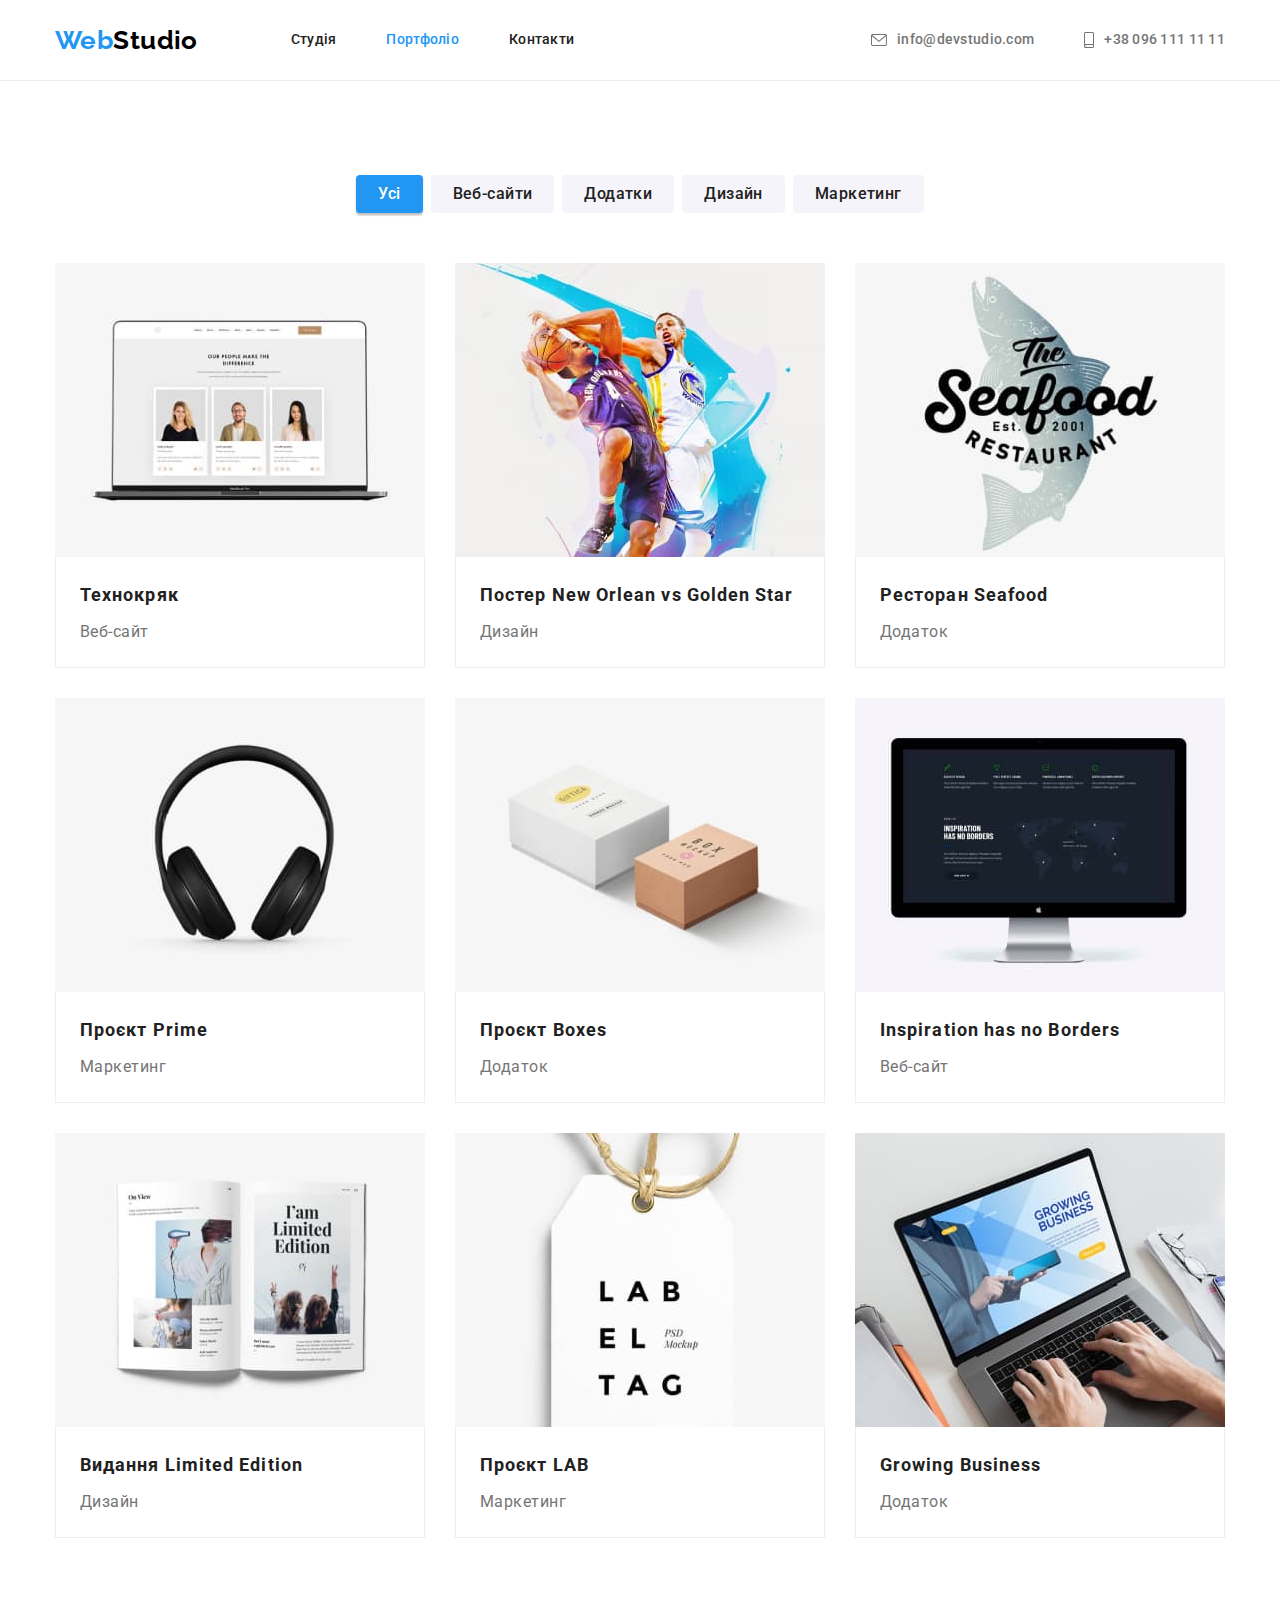
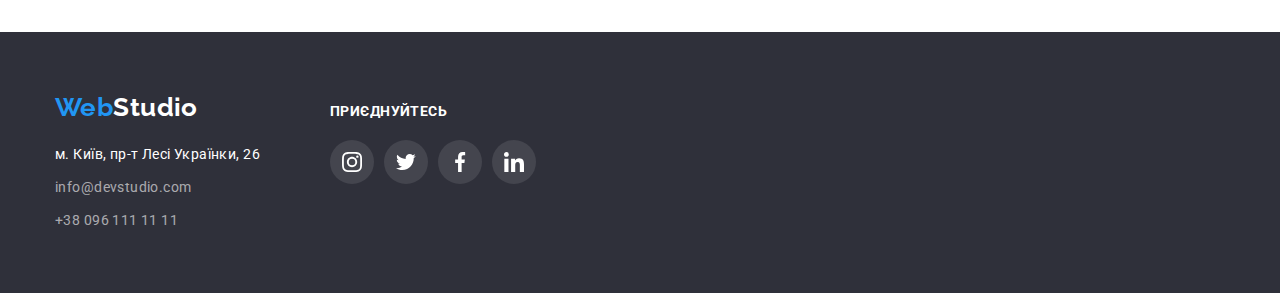
==== portfolio.html @ 4e7d12f9 "Initial commit" ====
<!DOCTYPE html>
<html lang="uk">
  <head>
    <meta charset="UTF-8" />
    <meta http-equiv="X-UA-Compatible" content="IE=edge" />
    <meta name="viewport" content="width=device-width, initial-scale=1.0" />
    <title>Portfolio</title>
    <link
      rel="stylesheet"
      href="https://fonts.googleapis.com/css2?family=Raleway:wght@700&family=Roboto:wght@400;500;700;900&display=swap"
      rel="stylesheet"
    />
    <link
      rel="stylesheet"
      href="https://cdnjs.cloudflare.com/ajax/libs/modern-normalize/1.1.0/modern-normalize.min.css"
    />
    <link rel="stylesheet" href="./css/styles.css" />
  </head>
  <body>
    <header class="header-border">
      <div class="container header-line">
        <a class="link" href="./index.html" lang="en">
          <span class="logo">Web</span><span class="logo-studioheader">Studio</span></a
        >
        <nav class="nav-site">
          <ul class="nav-list list">
            <li class="item"><a href="./index.html" class="nav-link link">Студія</a></li>
            <li class="item">
              <a href="./portfolio.html" class="nav-link link current">Портфоліо</a>
            </li>
            <li class="item"><a href="#" class="nav-link link">Контакти</a></li>
          </ul>
        </nav>

        <ul class="contacts list">
          <li class="item">
            <a href="mailto:info@devstudio.com" class="mail link">
              <svg class="mail-icon" width="16" height="12">
                <use href="./images/icons.svg#icon-post"></use>
              </svg>
              info@devstudio.com</a
            >
          </li>
          <li class="item">
            <a href="tel:+380961111111" class="tel link">
              <svg class="tel-icon" width="10" height="16">
                <use href="./images/icons.svg#icon-phone"></use>
              </svg>
              +38 096 111 11 11</a
            >
          </li>
        </ul>
      </div>
    </header>

    <main>
      <section class="section">
        <div class="container">
          <h1 class="visually-hidden">Наші роботи</h1>
          <ul class="button-list list">
            <li><button class="button current" type="button">Усі</button></li>
            <li><button class="button" type="button">Веб-сайти</button></li>
            <li><button class="button" type="button">Додатки</button></li>
            <li><button class="button" type="button">Дизайн</button></li>
            <li><button class="button" type="button">Маркетинг</button></li>
          </ul>

          <ul class="working-list list">
            <li class="gallery-item">
              <a href="" class="gallery-link link">
                <img src="./images/teсhno.jpg" alt="Веб-сайт" width="370" height="294" />
                <div class="projects">
                  <h2 class="name-work">Технокряк</h2>
                  <p class="app">Веб-сайт</p>
                </div>
              </a>
            </li>
            <li class="gallery-item">
              <a href="" class="gallery-link link">
                <img
                  src="./images/poster.jpg"
                  alt="Два баскетболіста борються за м'яч"
                  width="370"
                  height="294"
                />
                <div class="projects">
                  <h2 class="name-work">Постер New Orlean vs Golden Star</h2>
                  <p class="app">Дизайн</p>
                </div>
              </a>
            </li>
            <li class="gallery-item">
              <a href="" class="gallery-link link">
                <img src="./images/seafood.jpg" alt="Емблема ресторану" width="370" height="294" />
                <div class="projects">
                  <h2 class="name-work">Ресторан Seafood</h2>
                  <p class="app">Додаток</p>
                </div>
              </a>
            </li>
            <li class="gallery-item">
              <a href="" class="gallery-link link">
                <img src="./images/prime.jpg" alt="Навушники" width="370" height="294" />
                <div class="projects">
                  <h2 class="name-work">Проєкт Prime</h2>
                  <p class="app">Маркетинг</p>
                </div>
              </a>
            </li>
            <li class="gallery-item">
              <a href="" class="gallery-link link">
                <img src="./images/boxes.jpg" alt="Два бокса з написами" width="370" height="294" />
                <div class="projects">
                  <h2 class="name-work">Проєкт Boxes</h2>
                  <p class="app">Додаток</p>
                </div>
              </a>
            </li>
            <li class="gallery-item">
              <a href="" class="gallery-link link">
                <img src="./images/inspiration.jpg" alt="Веб-сайт" width="370" height="294" />
                <div class="projects">
                  <h2 class="name-work">Inspiration has no Borders</h2>
                  <p class="app">Веб-сайт</p>
                </div>
              </a>
            </li>
            <li class="gallery-item">
              <a href="" class="gallery-link link">
                <img
                  src="./images/limited-edition.jpg"
                  alt="Розгорнутий журнал"
                  width="370"
                  height="294"
                />
                <div class="projects">
                  <h2 class="name-work">Видання Limited Edition</h2>
                  <p class="app">Дизайн</p>
                </div>
              </a>
            </li>
            <li class="gallery-item">
              <a href="" class="gallery-link link">
                <img src="./images/lab.jpg" alt="Бірка з назвою проєкту" width="370" height="294" />
                <div class="projects">
                  <h2 class="name-work">Проєкт LAB</h2>
                  <p class="app">Маркетинг</p>
                </div>
              </a>
            </li>
            <li class="gallery-item">
              <a href="" class="gallery-link link">
                <img src="./images/growing-business.jpg" alt="Додаток" width="370" height="294" />
                <div class="projects">
                  <h2 class="name-work">Growing Business</h2>
                  <p class="app">Додаток</p>
                </div>
              </a>
            </li>
          </ul>
        </div>
      </section>
    </main>

    <footer class="footer">
      <div class="container footer-cotainer">
        <div>
          <a class="footer-logo link" href="./index.html" lang="en">
            <span class="logo">Web</span><span class="logo-studiofooter">Studio</span>
          </a>

          <address class="address">
            <ul class="list">
              <li class="address-item">
                <a
                  class="google link"
                  href="https://goo.gl/maps/4ZTm1igQ9A5BLG9d9"
                  target="_blank"
                  rel="noopener noreferrer nofollow"
                  >м. Київ, пр-т Лесі Українки, 26</a
                >
              </li>
              <li class="address-item">
                <a class="mail-address link" href="mailto:info@devstudio.com">info@devstudio.com</a>
              </li>
              <li class="address-item">
                <a class="tel-address link" href="tel:+380961111111">+38 096 111 11 11</a>
              </li>
            </ul>
          </address>
        </div>
        <div>
          <p class="subscribe">Приєднуйтесь</p>
          <ul class="footer-soc-list list">
            <li class="footer-soc-item">
              <a href="" class="footer-soc-link link">
                <svg class="footer-soc-icon" width="20" height="20">
                  <use href="./images/icons.svg#icon-instagram"></use>
                </svg>
              </a>
            </li>
            <li class="footer-soc-item">
              <a href="" class="footer-soc-link link">
                <svg class="footer-soc-icon" width="20" height="20">
                  <use href="./images/icons.svg#icon-twitter"></use>
                </svg>
              </a>
            </li>
            <li class="footer-soc-item">
              <a href="" class="footer-soc-link link">
                <svg class="footer-soc-icon" width="20" height="20">
                  <use href="./images/icons.svg#icon-facebook"></use>
                </svg>
              </a>
            </li>
            <li class="footer-soc-item">
              <a href="" class="footer-soc-link link">
                <svg class="footer-soc-icon" width="20" height="20">
                  <use href="./images/icons.svg#icon-linkedin"></use>
                </svg>
              </a>
            </li>
          </ul>
        </div>
      </div>
    </footer>
  </body>
</html>
---- css/styles.css ----
:root {
  --acctnt-color: #2196f3;
  --logo-studio-header-color: #000000;
  --title-black-color: #212121;
  --contacts-features-text-color: #757575;
  --hero-studio-footer-text-color: #ffffff;
  --hero-bcg-color-footer: #2f303a;
  --hero-button-active: #188ce8;
  --features-bcg-color: #f5f5f5;
  --team-bcg-color: #f5f4fa;
  --footer-contacts-color: rgba(255, 255, 255, 0.6);
  --border: #eeeeee;
  --soc-color: #afb1b8;
  --bcg-soc-footer: rgba(255, 255, 255, 0.1);
}

body {
  font-family: Roboto, sans-serif;
  background-color: var(--hero-studio-footer-text-color);
  color: var(--title-black-color);
  font-size: 14px;
  letter-spacing: 0.03em;
}

h1,
h2,
h3,
h4,
h5,
h6,
p {
  margin: 0;
}

img {
  display: block;
  max-width: 100%;
  height: auto;
}

button {
  display: block;
  cursor: pointer;
  border: none;
  border-radius: 4px;
}

.address {
  font-style: normal;
}

.list {
  padding: 0;
  margin: 0;

  list-style: none;
}

.link {
  text-decoration: none;
}

.section {
  padding-top: 94px;
  padding-bottom: 94px;
}

.container {
  width: 1200px;
  padding-left: 15px;
  padding-right: 15px;
  margin-left: auto;
  margin-right: auto;
}

/* header */

.header-border {
  border-bottom: 1px solid var(--border);
}

.header-line {
  display: flex;
  align-items: center;
}

.logo {
  color: var(--acctnt-color);
  font-family: Raleway, sans-serif;
  font-weight: 700;
  font-size: 26px;
  line-height: 1.19;
}

.logo-studioheader {
  color: var(--logo-studio-header-color);
  font-family: Raleway, sans-serif;
  font-weight: 700;
  font-size: 26px;
  line-height: 1.19;
}

.nav-site {
  margin-left: 93px;
}

.nav-list {
  display: flex;
  gap: 50px;
}

.nav-link {
  display: block;
  padding-top: 32px;
  padding-bottom: 32px;

  color: inherit;
  font-weight: 500;
  line-height: 1.14;
  letter-spacing: 0.02em;
}

.contacts {
  display: flex;
  margin-left: auto;
}

.contacts .item:not(:last-child) {
  margin-right: 50px;
}

.nav-link:hover,
.nav-link:focus,
.current,
.mail:hover,
.mail:focus,
.tel:hover,
.tel:focus {
  color: var(--acctnt-color);
}

.mail,
.tel {
  padding-top: 32px;
  padding-bottom: 32px;

  color: var(--contacts-features-text-color);
  font-weight: 500;
  line-height: 1.14;
  letter-spacing: 0.02em;
  display: flex;
  align-items: center;
}

.mail-icon {
  margin-right: 10px;
  fill: currentColor;
}

.tel-icon {
  margin-right: 10px;
  fill: currentColor;
}

/* Герой */

.hero {
  padding-top: 200px;
  padding-bottom: 200px;

  background-color: var(--hero-bcg-color-footer);
  text-align: center;
}

.overlay {
  max-width: 1600px;
  height: 600px;
  margin-left: auto;
  margin-right: auto;
  background-color: var(--hero-bcg-color-footer);
  background-image: linear-gradient(to right, rgba(47, 48, 58, 0.4), rgba(47, 48, 58, 0.4)),
    url('../images/hero.jpg');
  background-repeat: no-repeat;
  background-position: center;
  background-size: cover;
}

.hero-title {
  width: 696px;
  margin: 0 auto;
  margin-bottom: 30px;

  color: var(--hero-studio-footer-text-color);

  font-weight: 900;
  font-size: 44px;
  line-height: 1.36;
  letter-spacing: 0.06em;
  text-transform: uppercase;
}

.hero-btn {
  padding: 10px 32px;
  margin: 0 auto;

  background-color: var(--acctnt-color);
  color: var(--hero-studio-footer-text-color);
  font-family: inherit;
  font-weight: 700;
  font-size: 16px;
  line-height: 1.88;
  letter-spacing: 0.06em;
}

.hero-btn:hover,
.hero-btn:focus {
  background-color: var(--hero-button-active);
}

/* Наші переваги */

.visually-hidden {
  position: absolute;
  width: 1px;
  height: 1px;
  margin: -1px;
  border: 0;
  padding: 0;

  white-space: nowrap;
  clip-path: inset(100%);
  clip: rect(0 0 0 0);
  overflow: hidden;
}

.features-list {
  display: flex;
  gap: 30px;
}

.features-box {
  display: flex;
  align-items: center;
  justify-content: center;
  width: 270px;
  height: 120px;
  margin-bottom: 30px;
  border-radius: 4px;
  background-color: var(--team-bcg-color);
}

.features-title {
  margin-bottom: 10px;

  font-size: 14px;
  font-weight: 700;
  line-height: 1.14;
  text-transform: uppercase;
}

.features-text {
  color: var(--contacts-features-text-color);
  line-height: 1.71;
}

/* Чим ми займаємося*/

.work {
  padding-top: 0;
}

.title {
  margin-bottom: 50px;

  font-weight: 700;
  font-size: 36px;
  line-height: 1.17;
  text-align: center;
}

.work-list {
  display: flex;
  gap: 30px;
}

/* Команда */
.team {
  background-color: var(--team-bcg-color);
}

.team-list {
  display: flex;
  gap: 30px;
}
.team-card {
  box-shadow: 0px 1px 3px rgba(0, 0, 0, 0.12), 0px 1px 1px rgba(0, 0, 0, 0.14),
    0px 2px 1px rgba(0, 0, 0, 0.2);
  border-radius: 0px 0px 4px 4px;
  background-color: var(--hero-studio-footer-text-color);
}

.card {
  padding: 30px 0;
}

.team-name {
  margin-bottom: 10px;

  font-weight: 500;
  font-size: 16px;
  line-height: 1.19;
  text-align: center;
}

.team-job {
  margin-bottom: 16px;

  color: var(--contacts-features-text-color);
  font-size: 16px;
  line-height: 1.19;
  text-align: center;
}

.team-soc-list {
  display: flex;
  justify-content: center;
  gap: 10px;
}

.team-soc-item {
  width: 44px;
  height: 44px;
}

.team-soc-link {
  width: 100%;
  height: 100%;
  border-radius: 50%;
  display: flex;
  align-items: center;
  justify-content: center;
  color: var(--soc-color);
}

.team-soc-icon {
  fill: currentColor;
}

.team-soc-link:hover,
.team-soc-link:focus {
  background-color: var(--acctnt-color);
  color: var(--hero-studio-footer-text-color);
}

/* ---------НАШІ КЛІЄНТИ--------- */

.clients-list {
  display: flex;
  gap: 30px;
}

.clients-item {
  width: calc((100% - 150px) / 6);
  height: 92px;
}
.clients-link {
  width: 100%;
  height: 100%;
  border: 1px solid currentColor;
  border-radius: 4px;
  display: flex;
  align-items: center;
  justify-content: center;
  color: var(--soc-color);
}

.clients-icon {
  fill: currentColor;
}

.clients-link:hover,
.clients-link:focus {
  color: var(--acctnt-color);
}

/* Footer */

.footer {
  padding-top: 60px;
  padding-bottom: 60px;

  background-color: var(--hero-bcg-color-footer);
}

.footer-cotainer {
  display: flex;
  gap: 70px;
  align-items: baseline;
}

.footer-logo {
  display: inline-block;
  margin-bottom: 20px;
}

.logo-studiofooter {
  color: var(--hero-studio-footer-text-color);

  font-family: Raleway, sans-serif;
  font-weight: 700;
  font-size: 26px;
  line-height: 1.19;
}

.address-item:not(:last-child) {
  margin-bottom: 9px;
}

.google {
  display: inline-block;

  color: var(--hero-studio-footer-text-color);
  line-height: 1.71;
}

.mail-address,
.tel-address {
  display: inline-block;

  color: var(--footer-contacts-color);
  line-height: 1.71;
}

.google:hover,
.google:focus,
.mail-address:hover,
.mail-address:focus,
.tel-address:hover,
.tel-address:focus {
  color: var(--acctnt-color);
}

.subscribe {
  color: var(--hero-studio-footer-text-color);
  font-weight: 700;
  line-height: 1.14;
  text-transform: uppercase;
  margin-bottom: 20px;
}

.footer-soc-list {
  display: flex;
  justify-content: center;
  gap: 10px;
}

.footer-soc-item {
  width: 44px;
  height: 44px;
}

.footer-soc-link {
  width: 100%;
  height: 100%;
  border-radius: 50%;
  display: flex;
  align-items: center;
  justify-content: center;
  background-color: var(--bcg-soc-footer);
  color: var(--hero-studio-footer-text-color);
}

.footer-soc-icon {
  fill: currentColor;
}

.footer-soc-link:hover,
.footer-soc--link:focus {
  background-color: var(--acctnt-color);
}

/* ПОРТФОЛІО */

.button-list {
  display: flex;
  gap: 8px;
  justify-content: center;
  margin-bottom: 50px;
}

.button {
  padding: 6px 22px;

  background-color: var(--team-bcg-color);
  color: inherit;
  font-family: inherit;
  font-weight: 500;
  font-size: 16px;
  line-height: 1.62;
  letter-spacing: inherit;
}

.button.current,
.button:hover,
.button:focus {
  background-color: var(--acctnt-color);
  color: var(--hero-studio-footer-text-color);
  box-shadow: 0px 3px 1px rgba(0, 0, 0, 0.1), 0px 1px 2px rgba(0, 0, 0, 0.08),
    0px 2px 2px rgba(0, 0, 0, 0.12);
}

.working-list {
  display: flex;
  flex-wrap: wrap;
  gap: 30px;
}

.gallery-item {
  width: calc((100% - 60px) / 3);
}

.gallery-link {
  display: block;
}

.gallery-link:hover,
.gallery-link:focus {
  box-shadow: 0px 1px 1px rgba(0, 0, 0, 0.12), 0px 4px 4px rgba(0, 0, 0, 0.06),
    1px 4px 6px rgba(0, 0, 0, 0.16);
}

.projects {
  padding: 20px 24px;
  border-left: 1px solid var(--border);
  border-right: 1px solid var(--border);
  border-bottom: 1px solid var(--border);
}

.name-work {
  margin-bottom: 4px;

  color: var(--title-black-color);
  font-weight: 700;
  font-size: 18px;
  line-height: 2;
  letter-spacing: 0.06em;
}

.app {
  color: var(--contacts-features-text-color);
  font-weight: 400;
  font-size: 16px;
  line-height: 1.88;
  letter-spacing: 0.03em;
}
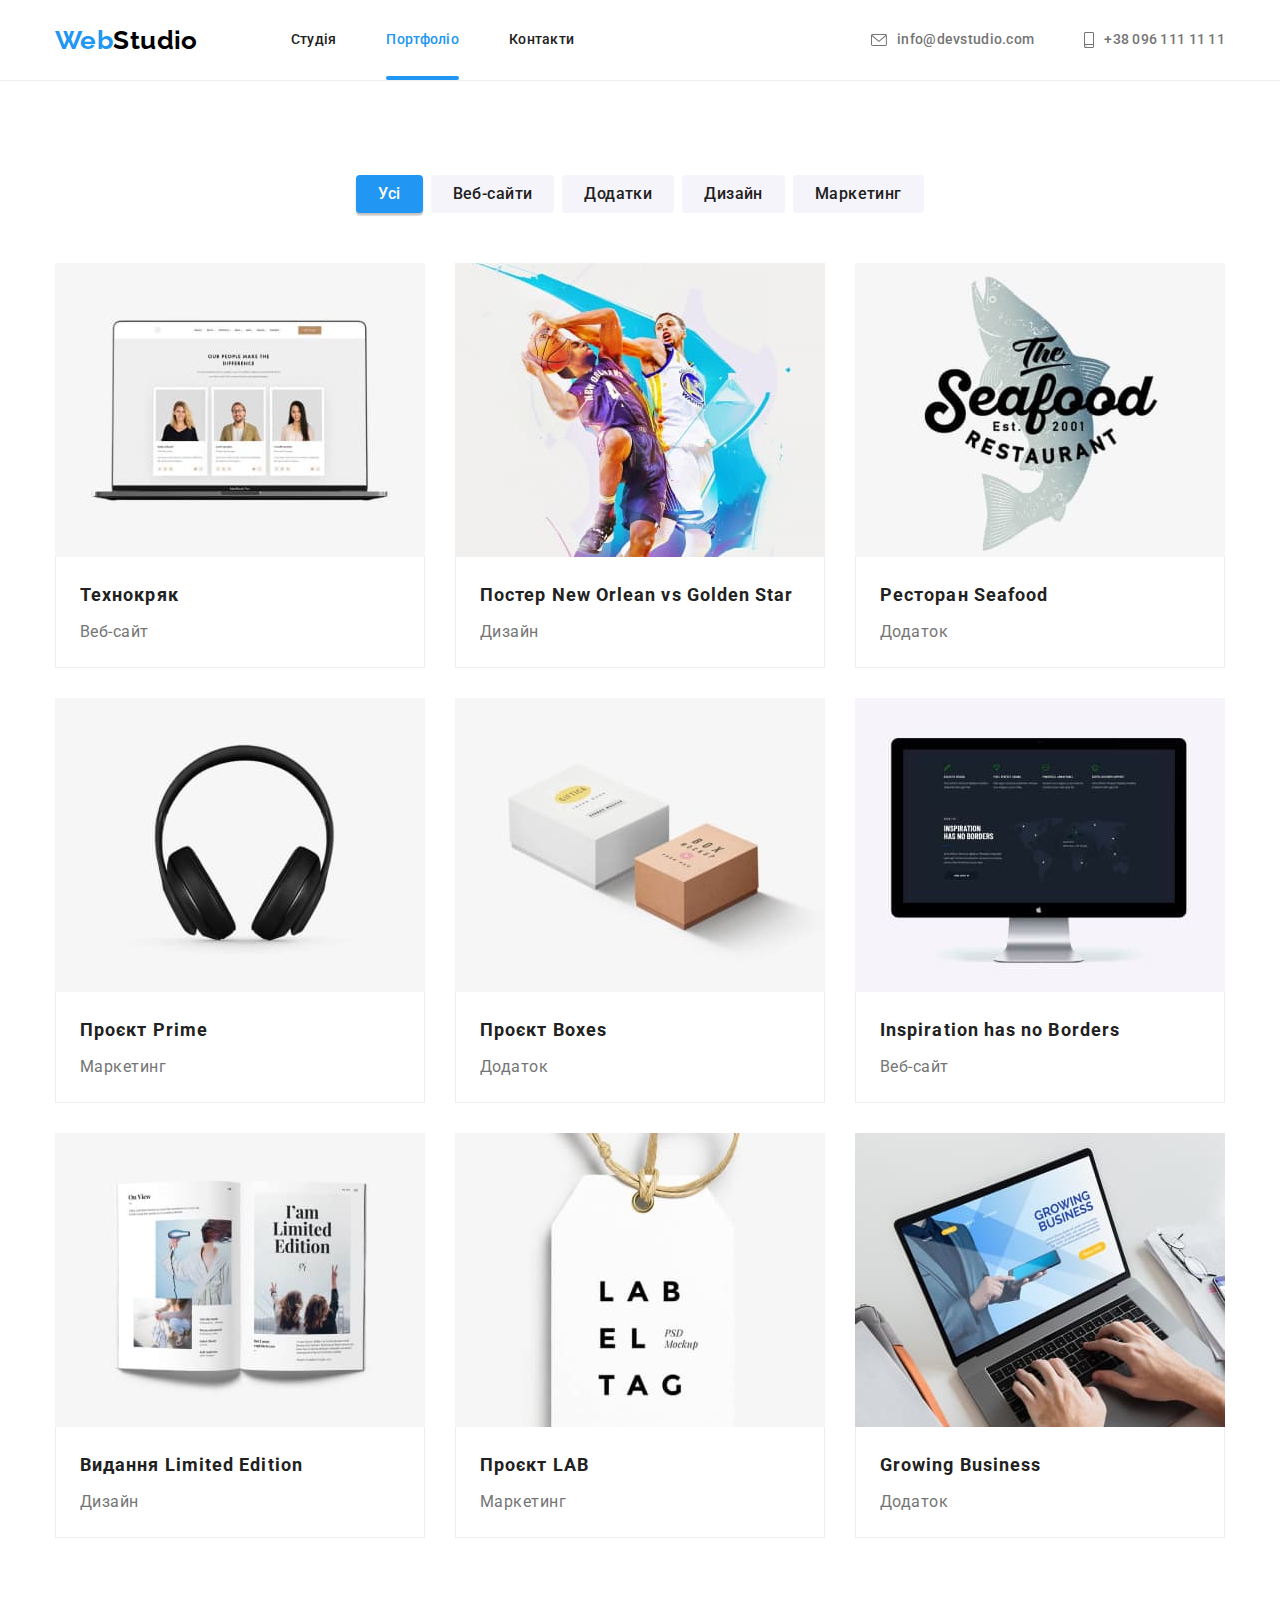
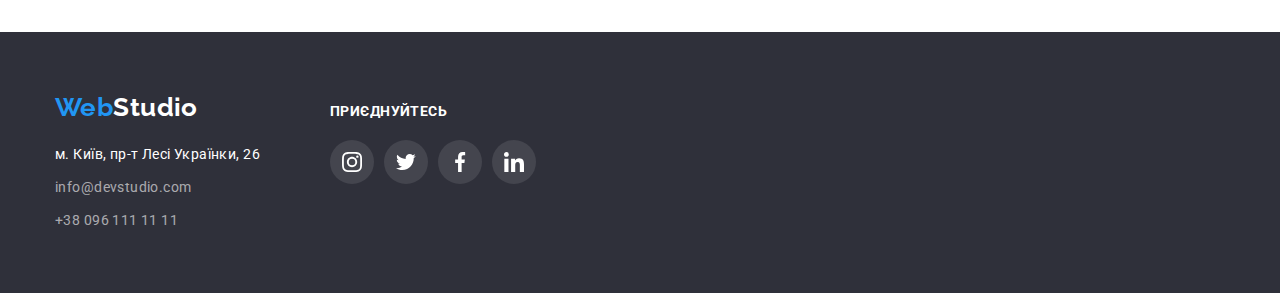
==== commit b67ab80c: "Додав підкреслення на активну сторінку" ====
--- a/portfolio.html
+++ b/portfolio.html
@@ -24,11 +24,11 @@
         >
         <nav class="nav-site">
           <ul class="nav-list list">
-            <li class="item"><a href="./index.html" class="nav-link link">Студія</a></li>
-            <li class="item">
+            <li class="nav-list-item"><a href="./index.html" class="nav-link link">Студія</a></li>
+            <li class="nav-list-item">
               <a href="./portfolio.html" class="nav-link link current">Портфоліо</a>
             </li>
-            <li class="item"><a href="#" class="nav-link link">Контакти</a></li>
+            <li class="nav-list-item"><a href="#" class="nav-link link">Контакти</a></li>
           </ul>
         </nav>
 
@@ -68,7 +68,15 @@
           <ul class="working-list list">
             <li class="gallery-item">
               <a href="" class="gallery-link link">
-                <img src="./images/teсhno.jpg" alt="Веб-сайт" width="370" height="294" />
+                <div class="gallery-top-wrap">
+                  <img src="./images/teсhno.jpg" alt="Веб-сайт" width="370" height="294" />
+                  <p class="gallery-top-text">
+                    Ресурс пропонує комплексні пропозиції з різним рівнем функціоналу та сервісів.
+                    Все це дозволить відвідувачу отримати вичерпні відомості про компанію чи
+                    приватну особу.
+                  </p>
+                </div>
+
                 <div class="projects">
                   <h2 class="name-work">Технокряк</h2>
                   <p class="app">Веб-сайт</p>
--- a/css/styles.css
+++ b/css/styles.css
@@ -12,6 +12,11 @@
   --border: #eeeeee;
   --soc-color: #afb1b8;
   --bcg-soc-footer: rgba(255, 255, 255, 0.1);
+  --bcg-overflow: rgba(33, 150, 243, 0.9);
+  --backdrop: rgba(0, 0, 0, 0.2);
+  --modal-border: rgba(0, 0, 0, 0.1);
+  --work-bcg-text: rgba(47, 48, 58, 0.8);
+  --timing-function: cubic-bezier(0.4, 0, 0.2, 1);
 }
 
 body {
@@ -118,6 +123,22 @@
   font-weight: 500;
   line-height: 1.14;
   letter-spacing: 0.02em;
+  transition: color 250ms var(--timing-function);
+
+  position: relative;
+}
+
+.nav-link.current::after {
+  content: '';
+
+  position: absolute;
+  bottom: 0;
+
+  display: block;
+  width: 100%;
+  height: 4px;
+  background-color: var(--acctnt-color);
+  border-radius: 2px;
 }
 
 .contacts {
@@ -150,6 +171,7 @@
   letter-spacing: 0.02em;
   display: flex;
   align-items: center;
+  transition: color 250ms var(--timing-function);
 }
 
 .mail-icon {
@@ -210,6 +232,7 @@
   font-size: 16px;
   line-height: 1.88;
   letter-spacing: 0.06em;
+  transition: background-color 250ms var(--timing-function);
 }
 
 .hero-btn:hover,
@@ -283,6 +306,26 @@
   gap: 30px;
 }
 
+.work-item {
+  position: relative;
+}
+
+.work-list-text {
+  position: absolute;
+  bottom: 0;
+
+  width: 370px;
+  height: 70px;
+  color: var(--hero-studio-footer-text-color);
+  background-color: var(--work-bcg-text);
+  font-weight: 700;
+  line-height: 1.14;
+  text-transform: uppercase;
+  display: flex;
+  align-items: center;
+  justify-content: center;
+}
+
 /* Команда */
 .team {
   background-color: var(--team-bcg-color);
@@ -340,6 +383,7 @@
   align-items: center;
   justify-content: center;
   color: var(--soc-color);
+  transition: color 250ms var(--timing-function), background-color 250ms var(--timing-function);
 }
 
 .team-soc-icon {
@@ -372,6 +416,7 @@
   align-items: center;
   justify-content: center;
   color: var(--soc-color);
+  transition: color 250ms var(--timing-function), border 250ms var(--timing-function);
 }
 
 .clients-icon {
@@ -421,6 +466,7 @@
 
   color: var(--hero-studio-footer-text-color);
   line-height: 1.71;
+  transition: color 250ms var(--timing-function);
 }
 
 .mail-address,
@@ -429,6 +475,7 @@
 
   color: var(--footer-contacts-color);
   line-height: 1.71;
+  transition: color 250ms var(--timing-function);
 }
 
 .google:hover,
@@ -468,6 +515,7 @@
   justify-content: center;
   background-color: var(--bcg-soc-footer);
   color: var(--hero-studio-footer-text-color);
+  transition: background-color 250ms var(--timing-function);
 }
 
 .footer-soc-icon {
@@ -475,7 +523,7 @@
 }
 
 .footer-soc-link:hover,
-.footer-soc--link:focus {
+.footer-soc-link:focus {
   background-color: var(--acctnt-color);
 }
 
@@ -498,6 +546,8 @@
   font-size: 16px;
   line-height: 1.62;
   letter-spacing: inherit;
+  transition: color 250ms var(--timing-function), background-color 250ms var(--timing-function),
+    box-shadow 250ms var(--timing-function);
 }
 
 .button.current,
@@ -521,12 +571,38 @@
 
 .gallery-link {
   display: block;
+  transition: box-shadow 250ms var(--timing-function);
 }
 
 .gallery-link:hover,
 .gallery-link:focus {
   box-shadow: 0px 1px 1px rgba(0, 0, 0, 0.12), 0px 4px 4px rgba(0, 0, 0, 0.06),
     1px 4px 6px rgba(0, 0, 0, 0.16);
+}
+
+.gallery-top-wrap {
+  position: relative;
+  overflow: hidden;
+}
+
+.gallery-top-text {
+  position: absolute;
+
+  top: 0;
+  padding: 63px 24px;
+  color: var(--hero-studio-footer-text-color);
+  background-color: var(--bcg-overflow);
+  font-weight: 400;
+  font-size: 18px;
+  line-height: 1.56;
+  height: 100%;
+  transform: translateY(100%);
+  transition: transform 250ms var(--timing-function);
+}
+
+.gallery-item:hover .gallery-top-text,
+.gallery-item:focus .gallery-top-text {
+  transform: translateY(0);
 }
 
 .projects {
@@ -553,3 +629,54 @@
   line-height: 1.88;
   letter-spacing: 0.03em;
 }
+
+.backdrop {
+  position: fixed;
+  top: 0;
+
+  width: 100%;
+  height: 100%;
+  background-color: var(--backdrop);
+  transition: opacity 250ms var(--timing-function), visibility 250ms var(--timing-function);
+}
+
+.modal {
+  position: absolute;
+  top: 50%;
+  left: 50%;
+  transform: translate(-50%, -50%);
+
+  width: 528px;
+  height: 581px;
+  background-color: var(--hero-studio-footer-text-color);
+  box-shadow: 0px 1px 3px rgba(0, 0, 0, 0.12), 0px 1px 1px rgba(0, 0, 0, 0.14),
+    0px 2px 1px rgba(0, 0, 0, 0.2);
+  border-radius: 4px;
+  transform: translate(-50%, -50%) scaleX(1);
+  transition: transform 250ms var(--timing-function);
+}
+
+.modal-close {
+  position: absolute;
+  top: 8px;
+  right: 8px;
+
+  width: 30px;
+  height: 30px;
+  background-color: transparent;
+  border: 1px solid var(--modal-border);
+  border-radius: 50%;
+  display: flex;
+  align-items: center;
+  justify-content: center;
+}
+
+.is-hidden {
+  opacity: 0;
+  visibility: hidden;
+  pointer-events: none;
+}
+
+.is-hidden .modal {
+  transform: translate(-50%, -50%) scaleX(0);
+}
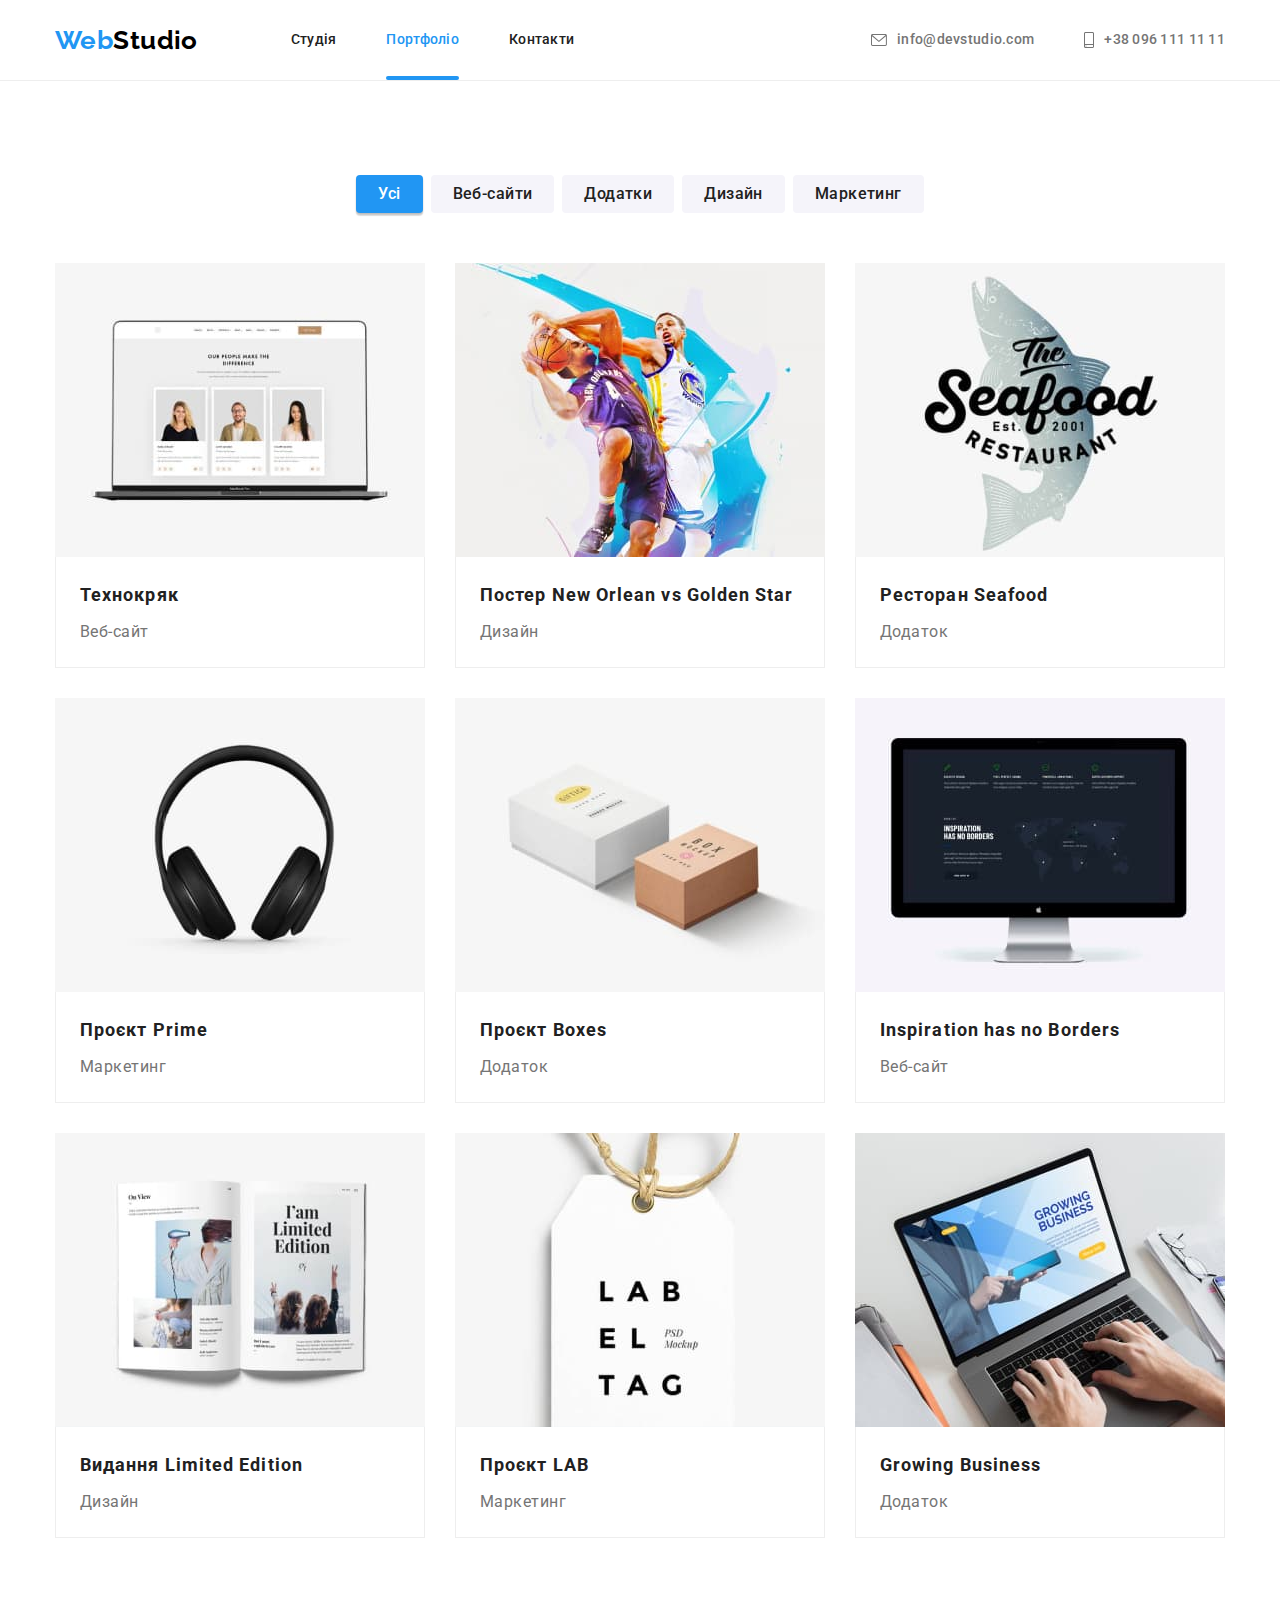
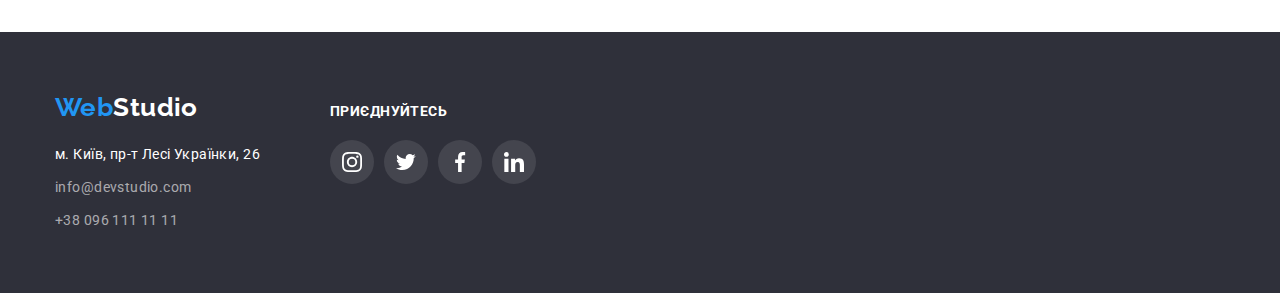
==== commit 8a9e9f21: "Додав синій оверлей всім карткам Портфоліо" ====
--- a/portfolio.html
+++ b/portfolio.html
@@ -85,12 +85,19 @@
             </li>
             <li class="gallery-item">
               <a href="" class="gallery-link link">
-                <img
-                  src="./images/poster.jpg"
-                  alt="Два баскетболіста борються за м'яч"
-                  width="370"
-                  height="294"
-                />
+                <div class="gallery-top-wrap">
+                  <img
+                    src="./images/poster.jpg"
+                    alt="Два баскетболіста борються за м'яч"
+                    width="370"
+                    height="294"
+                  />
+                  <p class="gallery-top-text">
+                    Ресурс пропонує комплексні пропозиції з різним рівнем функціоналу та сервісів.
+                    Все це дозволить відвідувачу отримати вичерпні відомості про компанію чи
+                    приватну особу.
+                  </p>
+                </div>
                 <div class="projects">
                   <h2 class="name-work">Постер New Orlean vs Golden Star</h2>
                   <p class="app">Дизайн</p>
@@ -99,7 +106,19 @@
             </li>
             <li class="gallery-item">
               <a href="" class="gallery-link link">
-                <img src="./images/seafood.jpg" alt="Емблема ресторану" width="370" height="294" />
+                <div class="gallery-top-wrap">
+                  <img
+                    src="./images/seafood.jpg"
+                    alt="Емблема ресторану"
+                    width="370"
+                    height="294"
+                  />
+                  <p class="gallery-top-text">
+                    Ресурс пропонує комплексні пропозиції з різним рівнем функціоналу та сервісів.
+                    Все це дозволить відвідувачу отримати вичерпні відомості про компанію чи
+                    приватну особу.
+                  </p>
+                </div>
                 <div class="projects">
                   <h2 class="name-work">Ресторан Seafood</h2>
                   <p class="app">Додаток</p>
@@ -108,7 +127,14 @@
             </li>
             <li class="gallery-item">
               <a href="" class="gallery-link link">
-                <img src="./images/prime.jpg" alt="Навушники" width="370" height="294" />
+                <div class="gallery-top-wrap">
+                  <img src="./images/prime.jpg" alt="Навушники" width="370" height="294" />
+                  <p class="gallery-top-text">
+                    Ресурс пропонує комплексні пропозиції з різним рівнем функціоналу та сервісів.
+                    Все це дозволить відвідувачу отримати вичерпні відомості про компанію чи
+                    приватну особу.
+                  </p>
+                </div>
                 <div class="projects">
                   <h2 class="name-work">Проєкт Prime</h2>
                   <p class="app">Маркетинг</p>
@@ -117,7 +143,19 @@
             </li>
             <li class="gallery-item">
               <a href="" class="gallery-link link">
-                <img src="./images/boxes.jpg" alt="Два бокса з написами" width="370" height="294" />
+                <div class="gallery-top-wrap">
+                  <img
+                    src="./images/boxes.jpg"
+                    alt="Два бокса з написами"
+                    width="370"
+                    height="294"
+                  />
+                  <p class="gallery-top-text">
+                    Ресурс пропонує комплексні пропозиції з різним рівнем функціоналу та сервісів.
+                    Все це дозволить відвідувачу отримати вичерпні відомості про компанію чи
+                    приватну особу.
+                  </p>
+                </div>
                 <div class="projects">
                   <h2 class="name-work">Проєкт Boxes</h2>
                   <p class="app">Додаток</p>
@@ -126,7 +164,14 @@
             </li>
             <li class="gallery-item">
               <a href="" class="gallery-link link">
-                <img src="./images/inspiration.jpg" alt="Веб-сайт" width="370" height="294" />
+                <div class="gallery-top-wrap">
+                  <img src="./images/inspiration.jpg" alt="Веб-сайт" width="370" height="294" />
+                  <p class="gallery-top-text">
+                    Ресурс пропонує комплексні пропозиції з різним рівнем функціоналу та сервісів.
+                    Все це дозволить відвідувачу отримати вичерпні відомості про компанію чи
+                    приватну особу.
+                  </p>
+                </div>
                 <div class="projects">
                   <h2 class="name-work">Inspiration has no Borders</h2>
                   <p class="app">Веб-сайт</p>
@@ -135,12 +180,19 @@
             </li>
             <li class="gallery-item">
               <a href="" class="gallery-link link">
-                <img
-                  src="./images/limited-edition.jpg"
-                  alt="Розгорнутий журнал"
-                  width="370"
-                  height="294"
-                />
+                <div class="gallery-top-wrap">
+                  <img
+                    src="./images/limited-edition.jpg"
+                    alt="Розгорнутий журнал"
+                    width="370"
+                    height="294"
+                  />
+                  <p class="gallery-top-text">
+                    Ресурс пропонує комплексні пропозиції з різним рівнем функціоналу та сервісів.
+                    Все це дозволить відвідувачу отримати вичерпні відомості про компанію чи
+                    приватну особу.
+                  </p>
+                </div>
                 <div class="projects">
                   <h2 class="name-work">Видання Limited Edition</h2>
                   <p class="app">Дизайн</p>
@@ -149,7 +201,19 @@
             </li>
             <li class="gallery-item">
               <a href="" class="gallery-link link">
-                <img src="./images/lab.jpg" alt="Бірка з назвою проєкту" width="370" height="294" />
+                <div class="gallery-top-wrap">
+                  <img
+                    src="./images/lab.jpg"
+                    alt="Бірка з назвою проєкту"
+                    width="370"
+                    height="294"
+                  />
+                  <p class="gallery-top-text">
+                    Ресурс пропонує комплексні пропозиції з різним рівнем функціоналу та сервісів.
+                    Все це дозволить відвідувачу отримати вичерпні відомості про компанію чи
+                    приватну особу.
+                  </p>
+                </div>
                 <div class="projects">
                   <h2 class="name-work">Проєкт LAB</h2>
                   <p class="app">Маркетинг</p>
@@ -158,7 +222,14 @@
             </li>
             <li class="gallery-item">
               <a href="" class="gallery-link link">
-                <img src="./images/growing-business.jpg" alt="Додаток" width="370" height="294" />
+                <div class="gallery-top-wrap">
+                  <img src="./images/growing-business.jpg" alt="Додаток" width="370" height="294" />
+                  <p class="gallery-top-text">
+                    Ресурс пропонує комплексні пропозиції з різним рівнем функціоналу та сервісів.
+                    Все це дозволить відвідувачу отримати вичерпні відомості про компанію чи
+                    приватну особу.
+                  </p>
+                </div>
                 <div class="projects">
                   <h2 class="name-work">Growing Business</h2>
                   <p class="app">Додаток</p>
